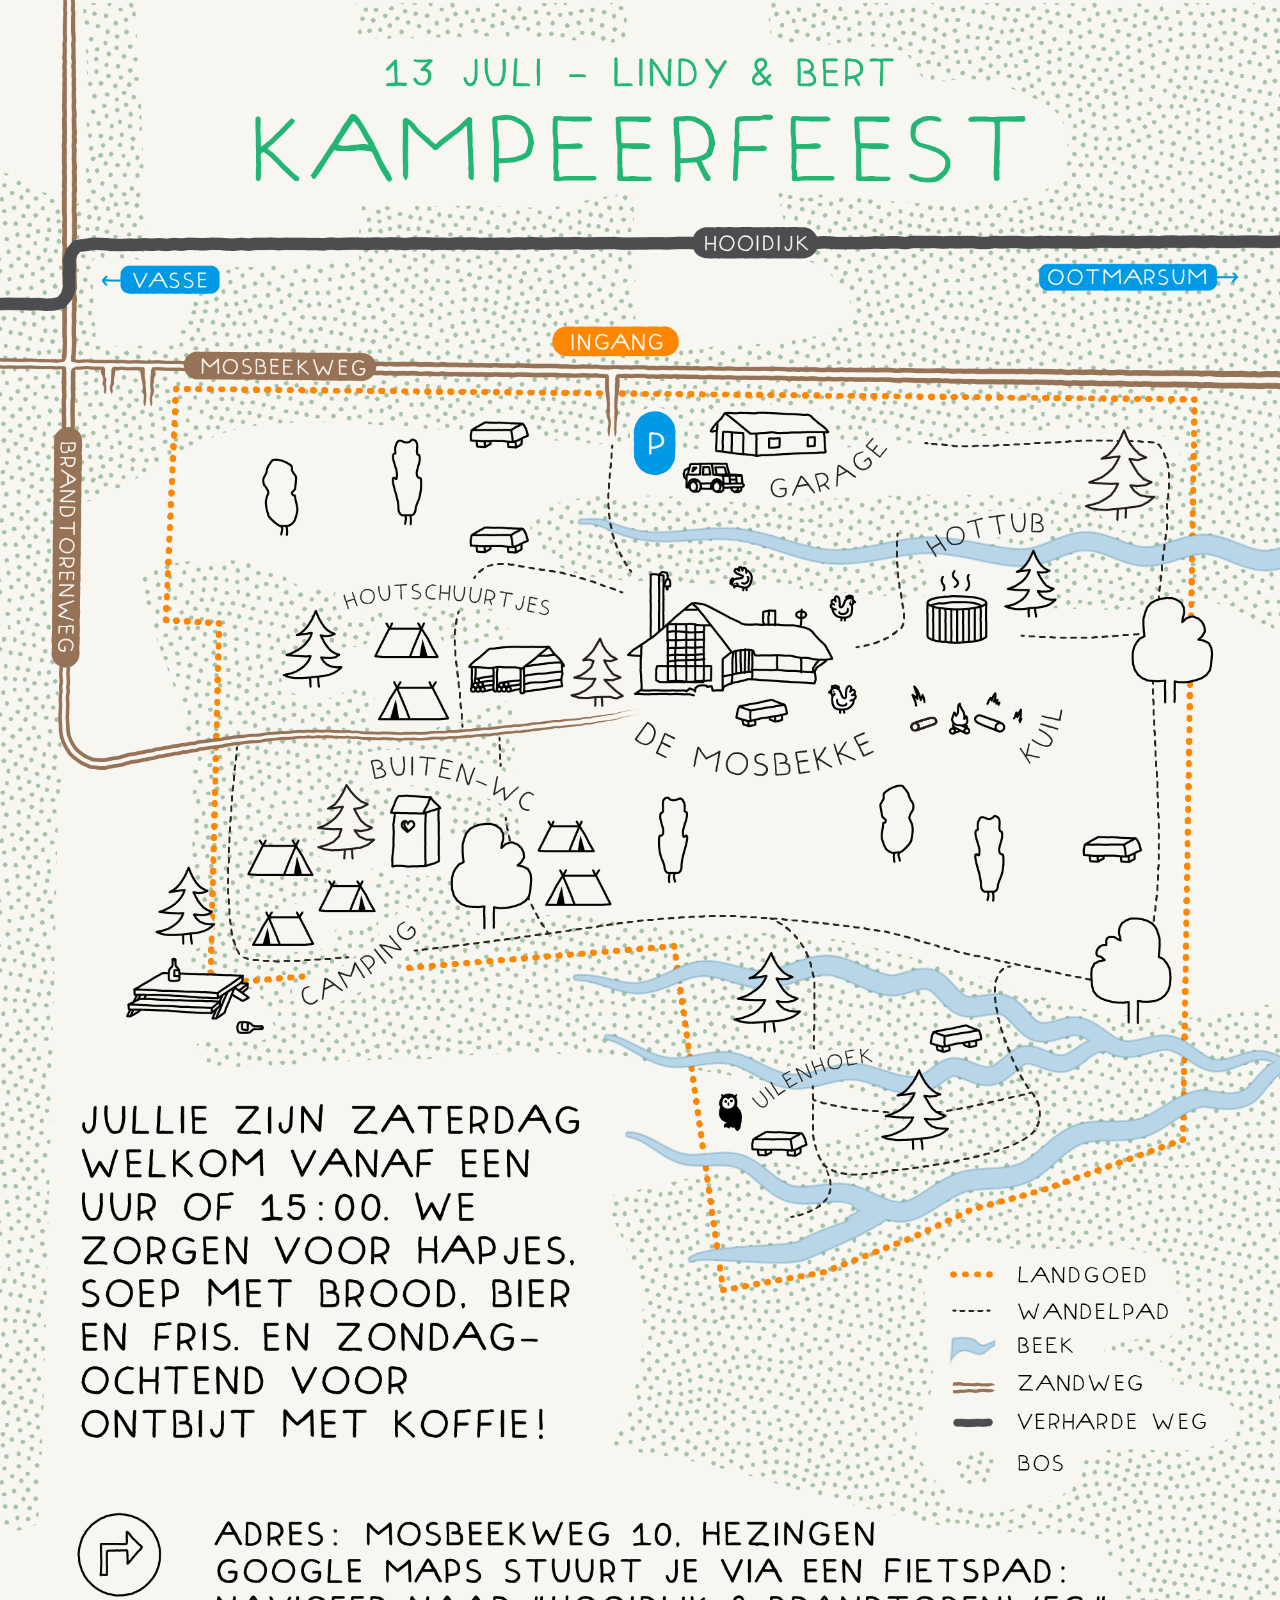
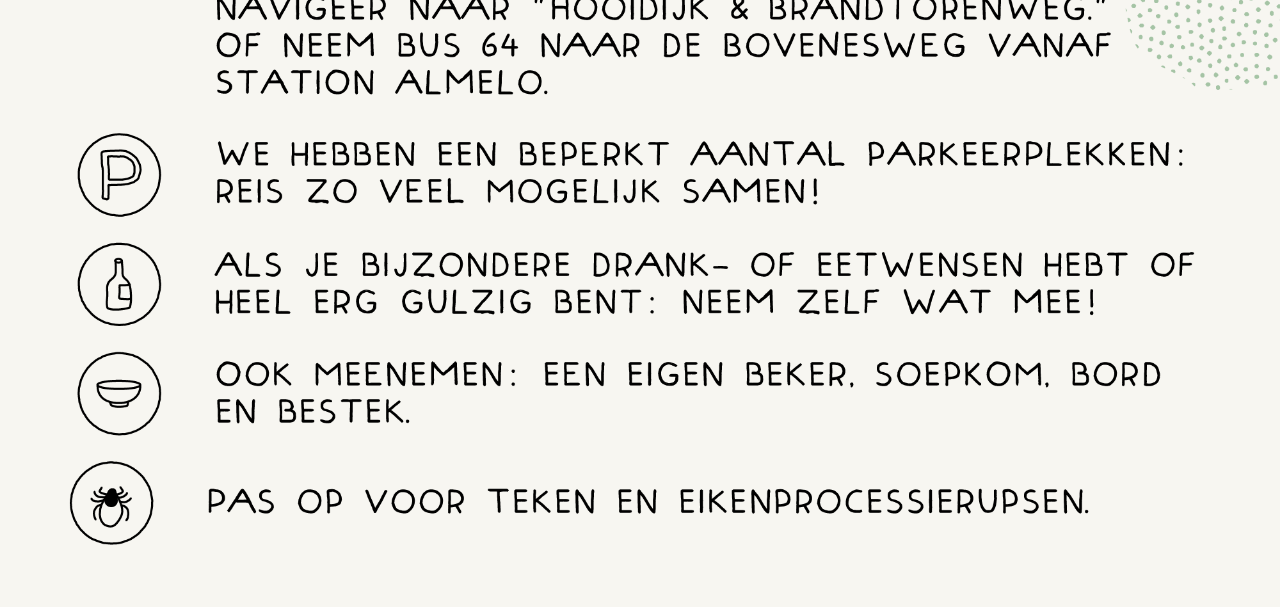
==== kampeerfeest-lindy-bert/index.html @ c03826d0 "added kampeerfeest" ====
<!doctype html>
<html lang="nl">
<head>
  <meta charset="utf-8">
  <title>11 juli - Kampeerfeest - Lindy & Bert</title>
  <meta name="description" content="11 juli - Kampeerfeest - Lindy & Bert">
  <meta property="og:title" content="11 juli - Kampeerfeest - Lindy & Bert" />
  <meta property="og:image" content="opengraph.png" />
  <style>
    body {
      margin: 0;
      padding: 0;
    }

    img {
      width: 100vw;
    }
  </style>
</head>
<body>
  <img class="mosbekke" src="kampeerfeest.png" />
</body>
</html>
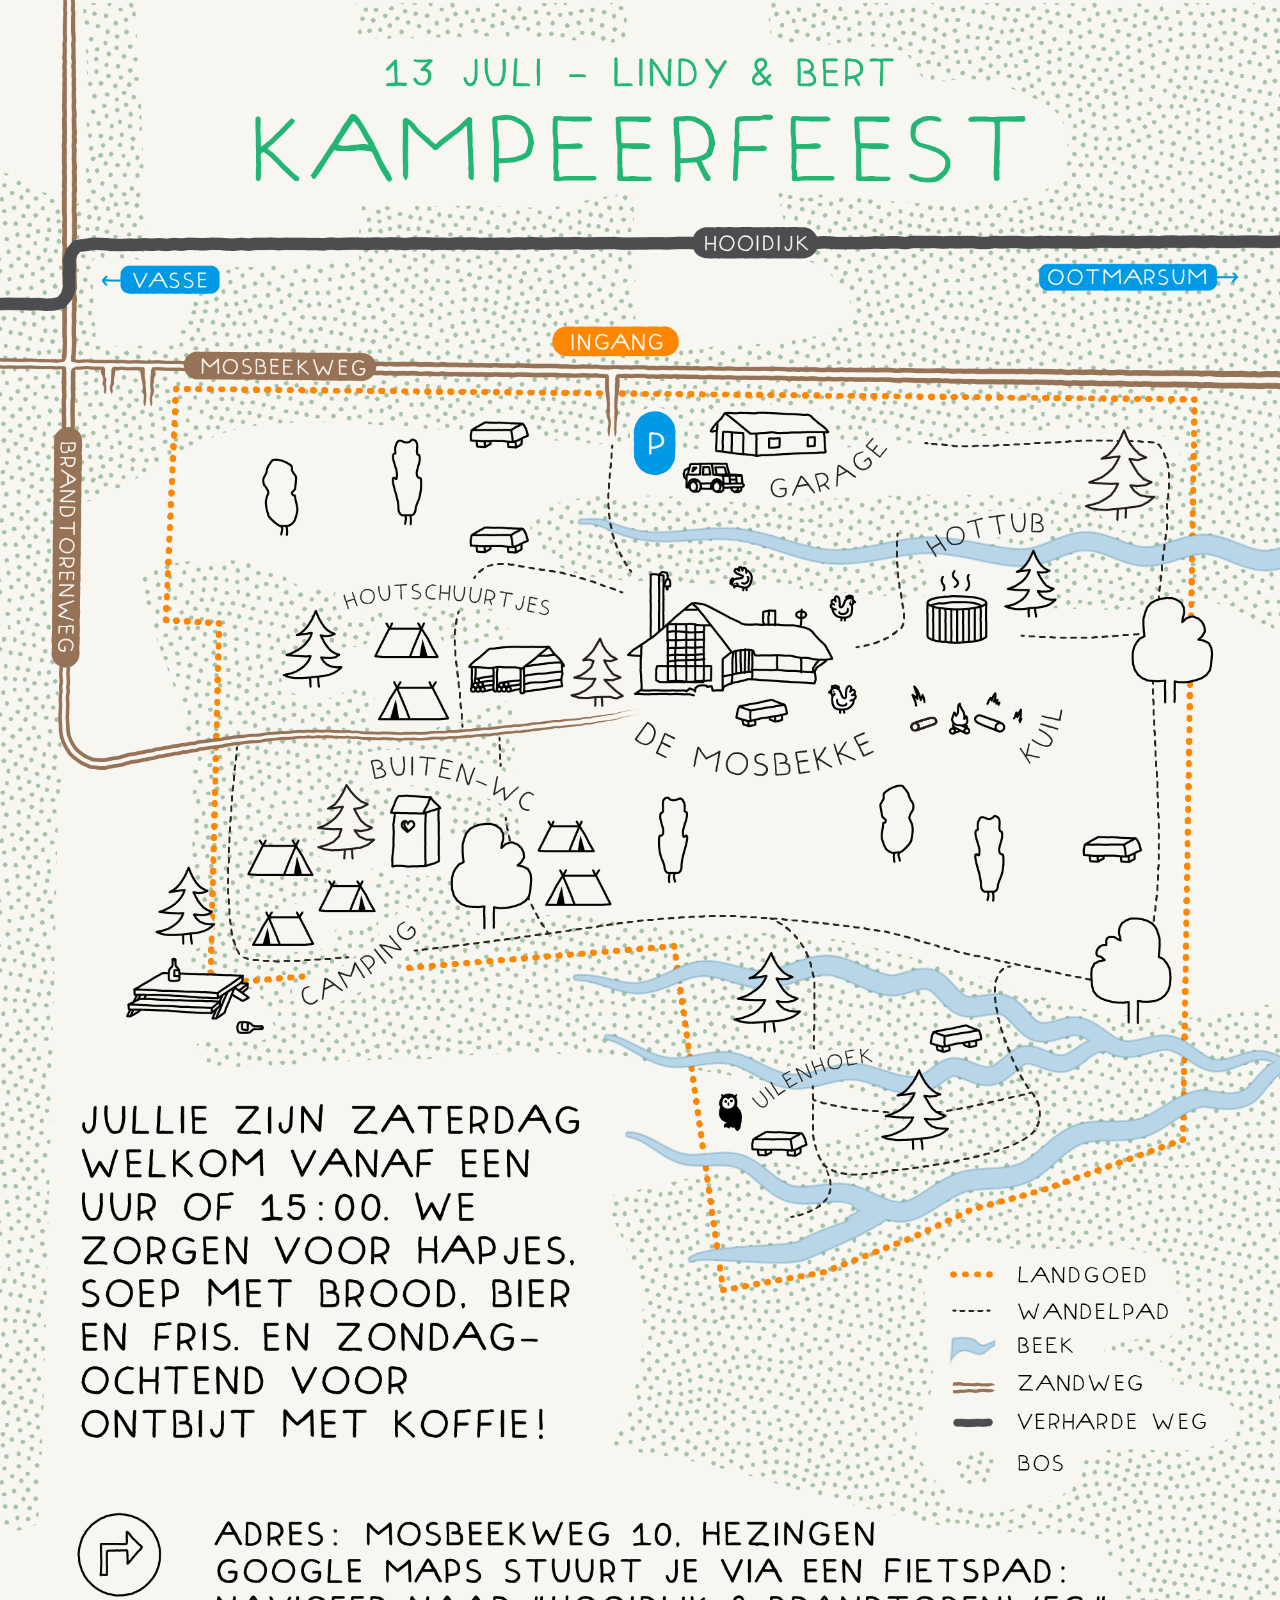
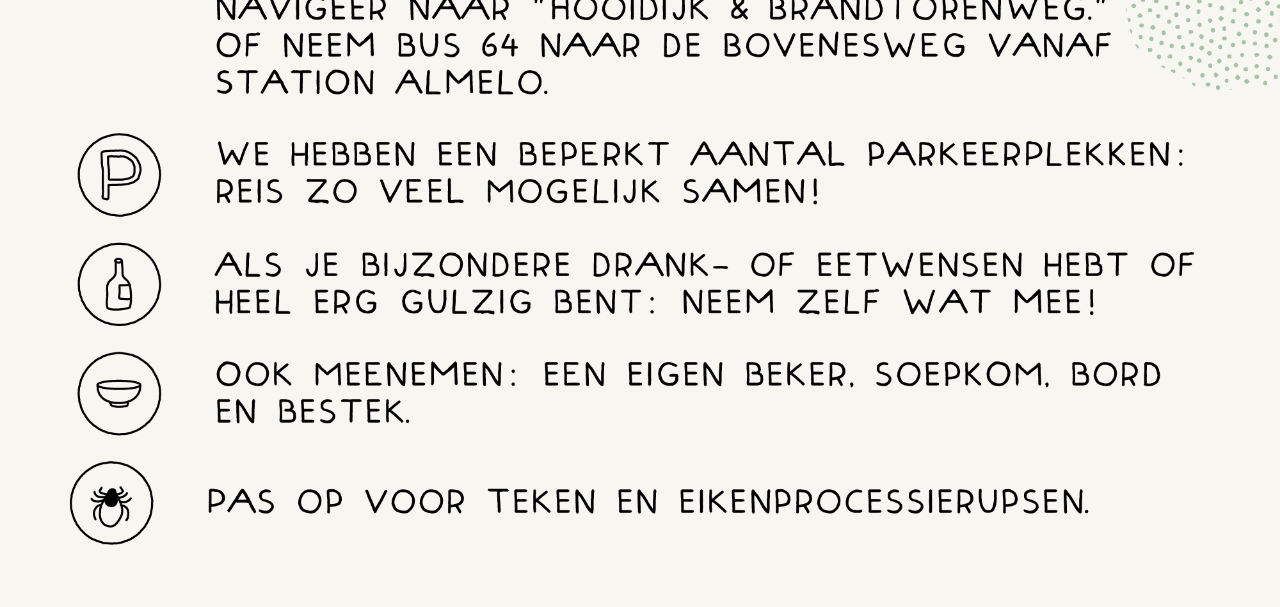
==== commit 1d57eb1b: "centered!!!" ====
--- a/kampeerfeest-lindy-bert/index.html
+++ b/kampeerfeest-lindy-bert/index.html
@@ -10,10 +10,14 @@
     body {
       margin: 0;
       padding: 0;
+      display: flex;
+      flex-direction: column;
+      align-items: center;
     }
 
     img {
       width: 100vw;
+      max-width: 2000px;
     }
   </style>
 </head>
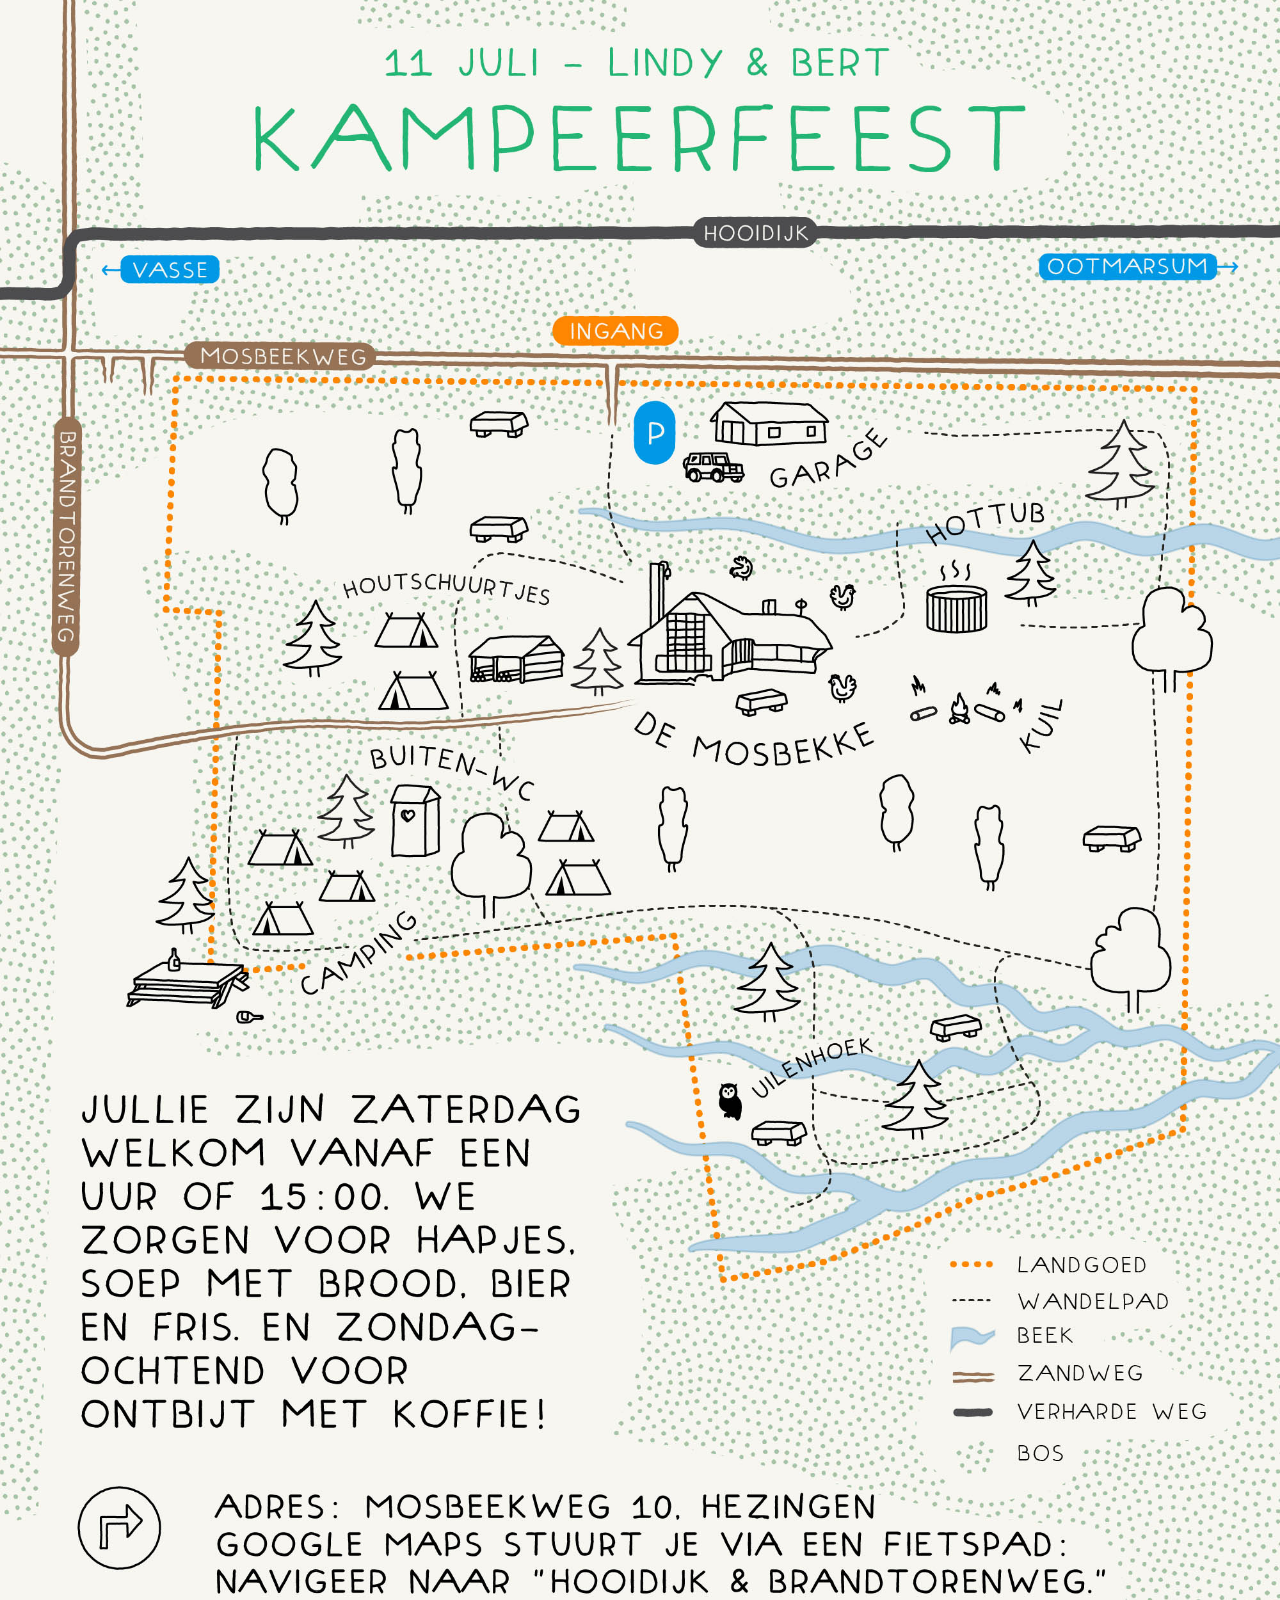
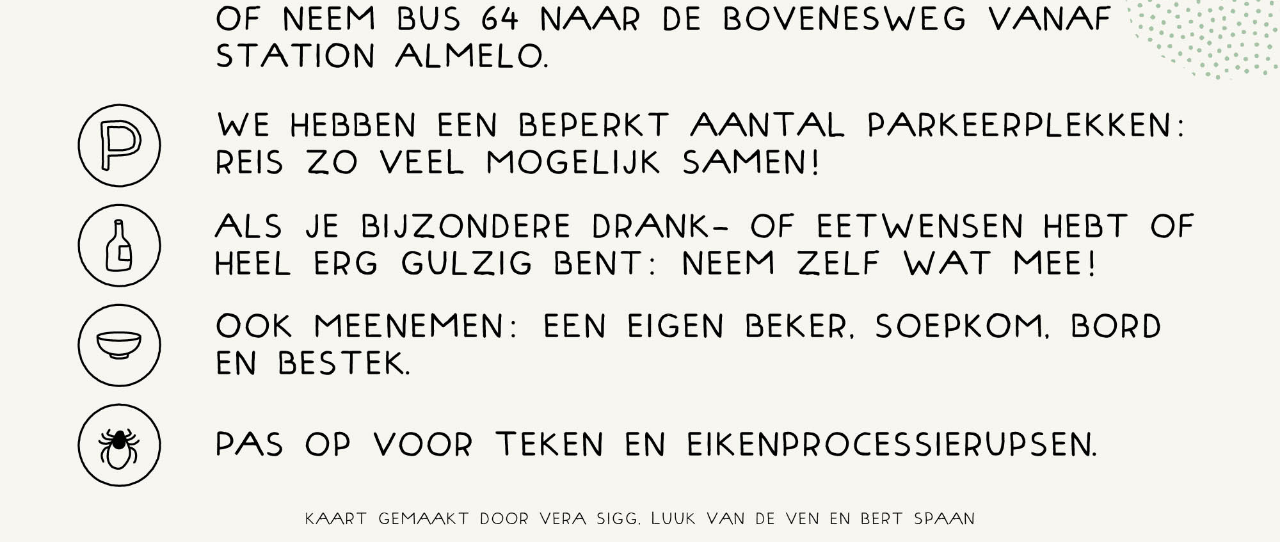
==== commit 50da3ca8: "png og" ====
--- a/kampeerfeest-lindy-bert/index.html
+++ b/kampeerfeest-lindy-bert/index.html
@@ -13,6 +13,7 @@
       display: flex;
       flex-direction: column;
       align-items: center;
+      background-color: #f7f6f1;
     }
 
     img {
@@ -22,6 +23,6 @@
   </style>
 </head>
 <body>
-  <img class="mosbekke" src="kampeerfeest.png" />
+  <img class="mosbekke" src="kampeerfeest.jpg" />
 </body>
 </html>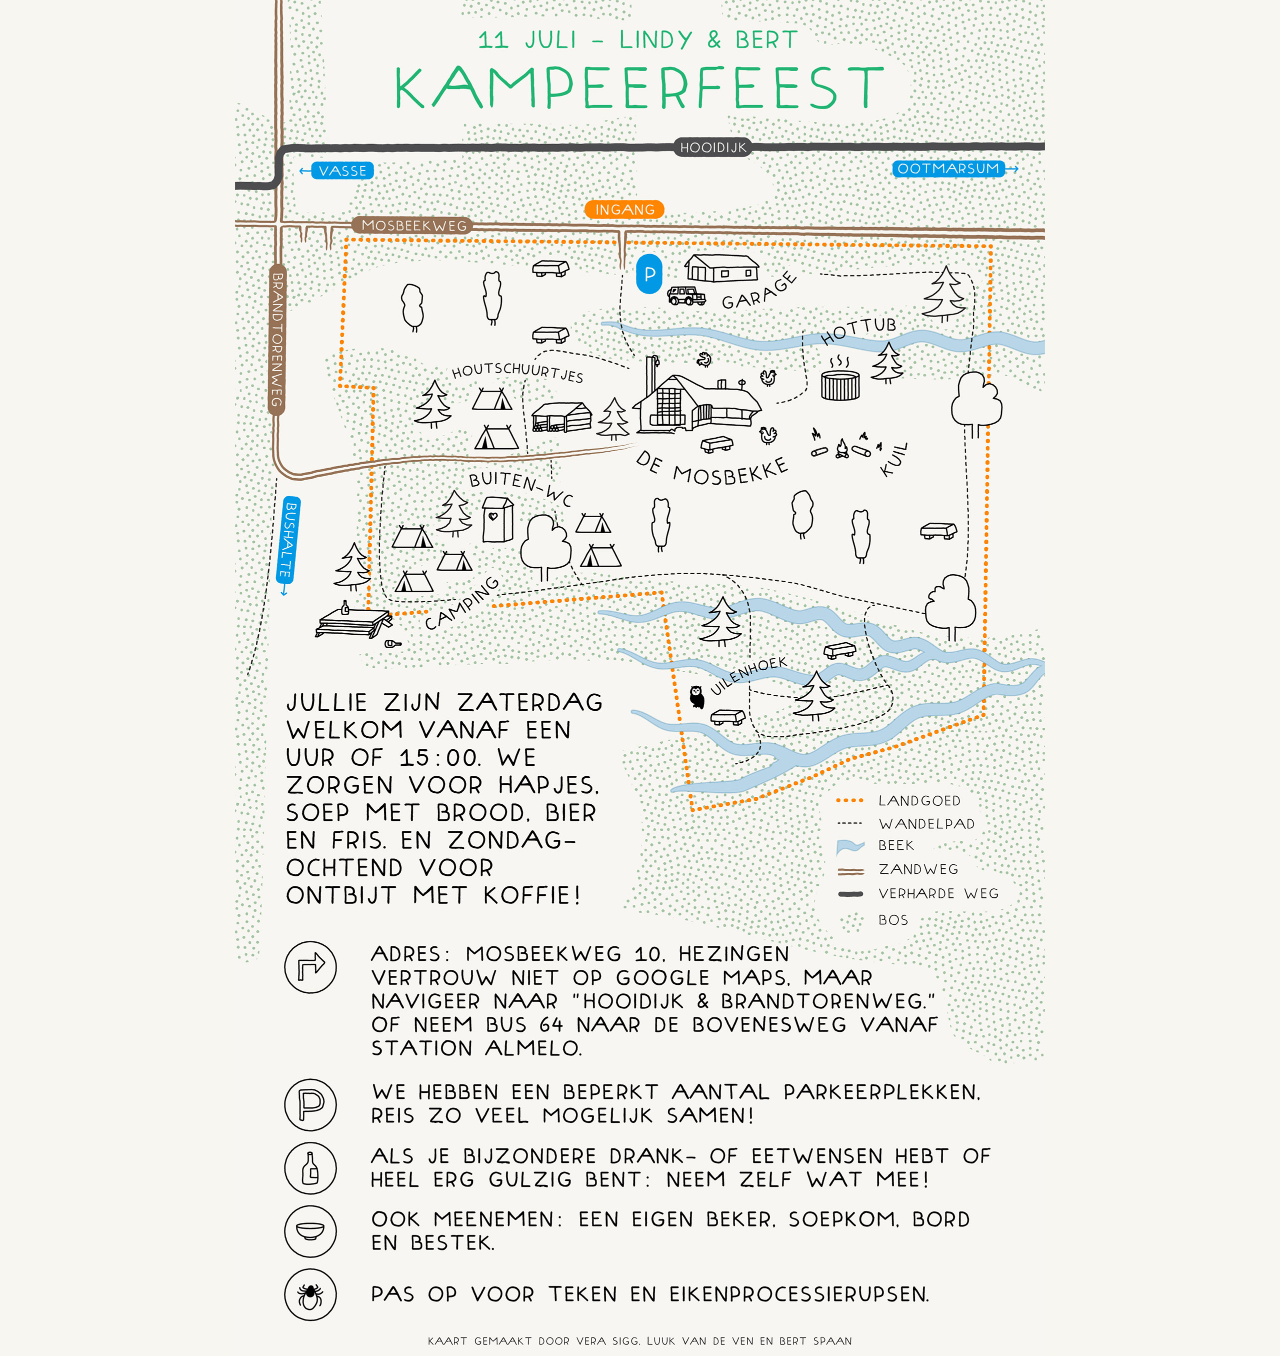
==== commit ecf39283: "added bushalte" ====
--- a/kampeerfeest-lindy-bert/index.html
+++ b/kampeerfeest-lindy-bert/index.html
@@ -5,7 +5,8 @@
   <title>11 juli - Kampeerfeest - Lindy & Bert</title>
   <meta name="description" content="11 juli - Kampeerfeest - Lindy & Bert">
   <meta property="og:title" content="11 juli - Kampeerfeest - Lindy & Bert" />
-  <meta property="og:image" content="opengraph.png" />
+  <meta property="og:image" content="https://mosbekke.nl/kampeerfeest-lindy-bert/opengraph.jpg" />
+  <link rel="icon" type="image/png" href="../favicon.png">
   <style>
     body {
       margin: 0;
@@ -18,7 +19,7 @@
 
     img {
       width: 100vw;
-      max-width: 2000px;
+      max-width: 810px;
     }
   </style>
 </head>
